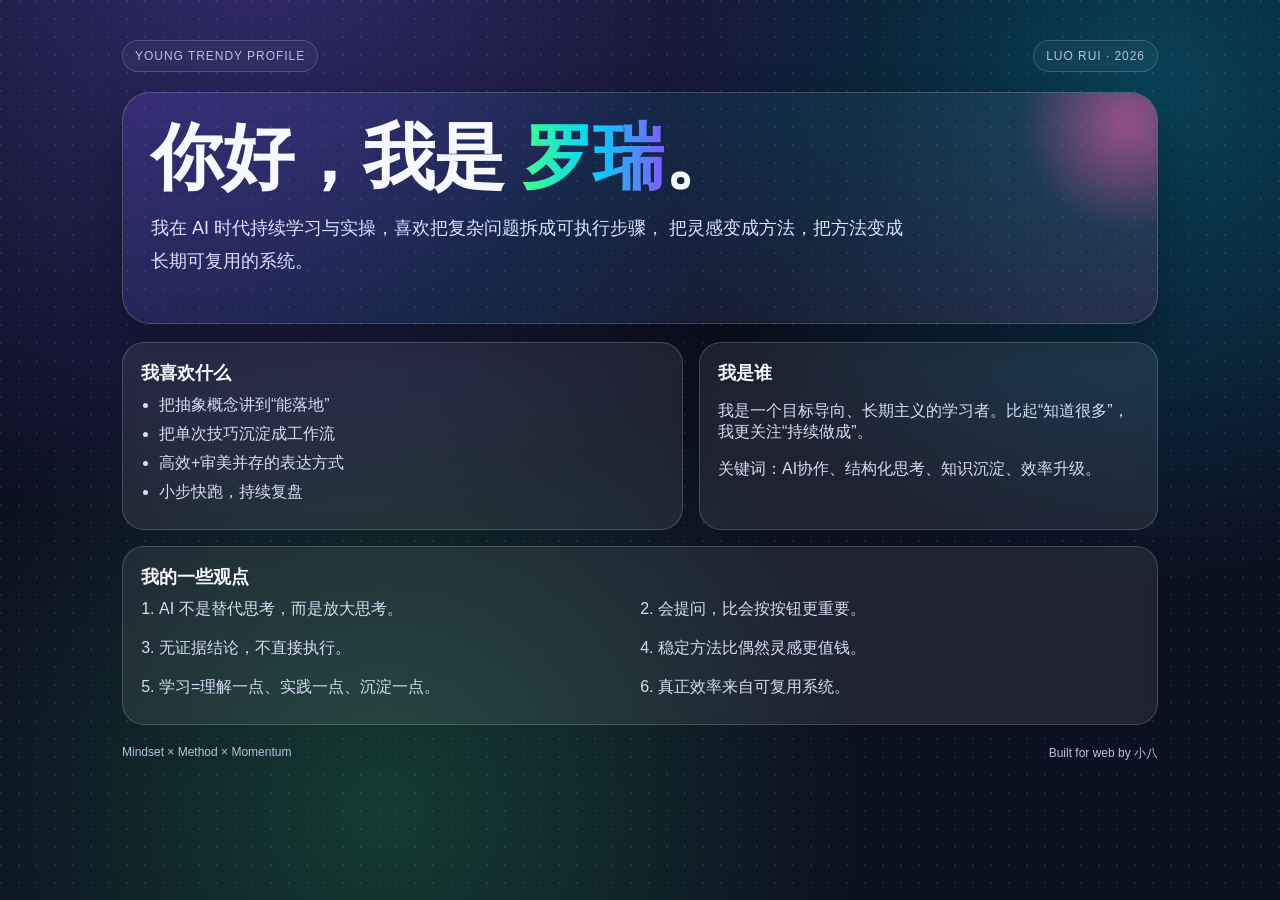
==== index.html @ 441ec6aa "Add files via upload" ====
<!doctype html>
<html lang="zh-CN">
<head>
  <meta charset="UTF-8" />
  <meta name="viewport" content="width=device-width, initial-scale=1.0" />
  <title>罗瑞 · 年轻潮流风主页</title>
  <style>
    :root {
      --bg:#0b1020;
      --panel:rgba(255,255,255,.08);
      --ink:#f7f9ff;
      --muted:#b8c0de;
      --line:rgba(255,255,255,.18);
      --g1:#7f5cff;
      --g2:#00d4ff;
      --g3:#41ff8a;
      --hot:#ff5ca8;
    }
    *{box-sizing:border-box}
    body{
      margin:0;
      font-family:"PingFang SC","Noto Sans SC",sans-serif;
      color:var(--ink);
      background:
        radial-gradient(circle at 20% -10%, rgba(127,92,255,.35), transparent 45%),
        radial-gradient(circle at 90% 10%, rgba(0,212,255,.25), transparent 35%),
        radial-gradient(circle at 30% 90%, rgba(65,255,138,.18), transparent 40%),
        var(--bg);
      min-height:100vh;
      overflow-x:hidden;
    }
    .noise:before{
      content:"";position:fixed;inset:0;pointer-events:none;opacity:.08;
      background-image:radial-gradient(circle at 1px 1px, #fff 1px, transparent 0);
      background-size: 18px 18px;
    }
    .wrap{max-width:1080px;margin:0 auto;padding:40px 22px 60px;}
    .top{
      display:flex;justify-content:space-between;align-items:center;gap:10px;
      margin-bottom:20px;
    }
    .tag{
      font-size:12px;letter-spacing:.08em;text-transform:uppercase;
      padding:8px 12px;border:1px solid var(--line);border-radius:999px;
      background:rgba(255,255,255,.04);color:var(--muted)
    }
    .hero{
      border:1px solid var(--line);
      background:linear-gradient(135deg, rgba(127,92,255,.2), rgba(0,212,255,.08) 45%, rgba(255,92,168,.12));
      border-radius:28px;
      padding:28px;
      box-shadow:0 20px 45px rgba(0,0,0,.28);
      position:relative;
      overflow:hidden;
    }
    .hero:after{
      content:"";position:absolute;right:-80px;top:-80px;width:220px;height:220px;border-radius:50%;
      background:radial-gradient(circle, rgba(255,92,168,.55), transparent 70%);
      filter:blur(6px);
    }
    h1{
      margin:0 0 8px;
      font-size:clamp(34px,6vw,72px);
      line-height:1.02;
      letter-spacing:-.02em;
    }
    .name{background:linear-gradient(90deg,var(--g3),var(--g2),var(--g1));-webkit-background-clip:text;background-clip:text;color:transparent}
    .sub{max-width:760px;color:#dce2ff;font-size:18px;line-height:1.8}

    .grid{display:grid;grid-template-columns:1.1fr .9fr;gap:16px;margin-top:18px}
    .card{
      border:1px solid var(--line);border-radius:22px;padding:18px;background:var(--panel);
      backdrop-filter: blur(8px);
    }
    .card h3{margin:0 0 10px;font-size:18px}
    .card p,.card li{color:#d7ddf5}
    ul{margin:0;padding-left:18px}
    li{margin-bottom:8px}

    .opinions{margin-top:16px}
    .ops{display:grid;grid-template-columns:1fr 1fr;gap:10px 18px;padding-left:18px;margin:0}

    .footer{margin-top:20px;color:var(--muted);font-size:12px;display:flex;justify-content:space-between;gap:12px;flex-wrap:wrap}

    @media (max-width:900px){
      .grid{grid-template-columns:1fr}
      .ops{grid-template-columns:1fr}
    }
  </style>
</head>
<body class="noise">
  <main class="wrap">
    <div class="top">
      <span class="tag">Young Trendy Profile</span>
      <span class="tag">Luo Rui · 2026</span>
    </div>

    <section class="hero">
      <h1>你好，我是 <span class="name">罗瑞</span>。</h1>
      <p class="sub">
        我在 AI 时代持续学习与实操，喜欢把复杂问题拆成可执行步骤，
        把灵感变成方法，把方法变成长期可复用的系统。
      </p>
    </section>

    <section class="grid">
      <article class="card">
        <h3>我喜欢什么</h3>
        <ul>
          <li>把抽象概念讲到“能落地”</li>
          <li>把单次技巧沉淀成工作流</li>
          <li>高效+审美并存的表达方式</li>
          <li>小步快跑，持续复盘</li>
        </ul>
      </article>

      <article class="card">
        <h3>我是谁</h3>
        <p>
          我是一个目标导向、长期主义的学习者。比起“知道很多”，
          我更关注“持续做成”。
        </p>
        <p>
          关键词：AI协作、结构化思考、知识沉淀、效率升级。
        </p>
      </article>
    </section>

    <section class="card opinions">
      <h3>我的一些观点</h3>
      <ol class="ops">
        <li>AI 不是替代思考，而是放大思考。</li>
        <li>会提问，比会按按钮更重要。</li>
        <li>无证据结论，不直接执行。</li>
        <li>稳定方法比偶然灵感更值钱。</li>
        <li>学习=理解一点、实践一点、沉淀一点。</li>
        <li>真正效率来自可复用系统。</li>
      </ol>
    </section>

    <footer class="footer">
      <span>Mindset × Method × Momentum</span>
      <span>Built for web by 小八</span>
    </footer>
  </main>
</body>
</html>
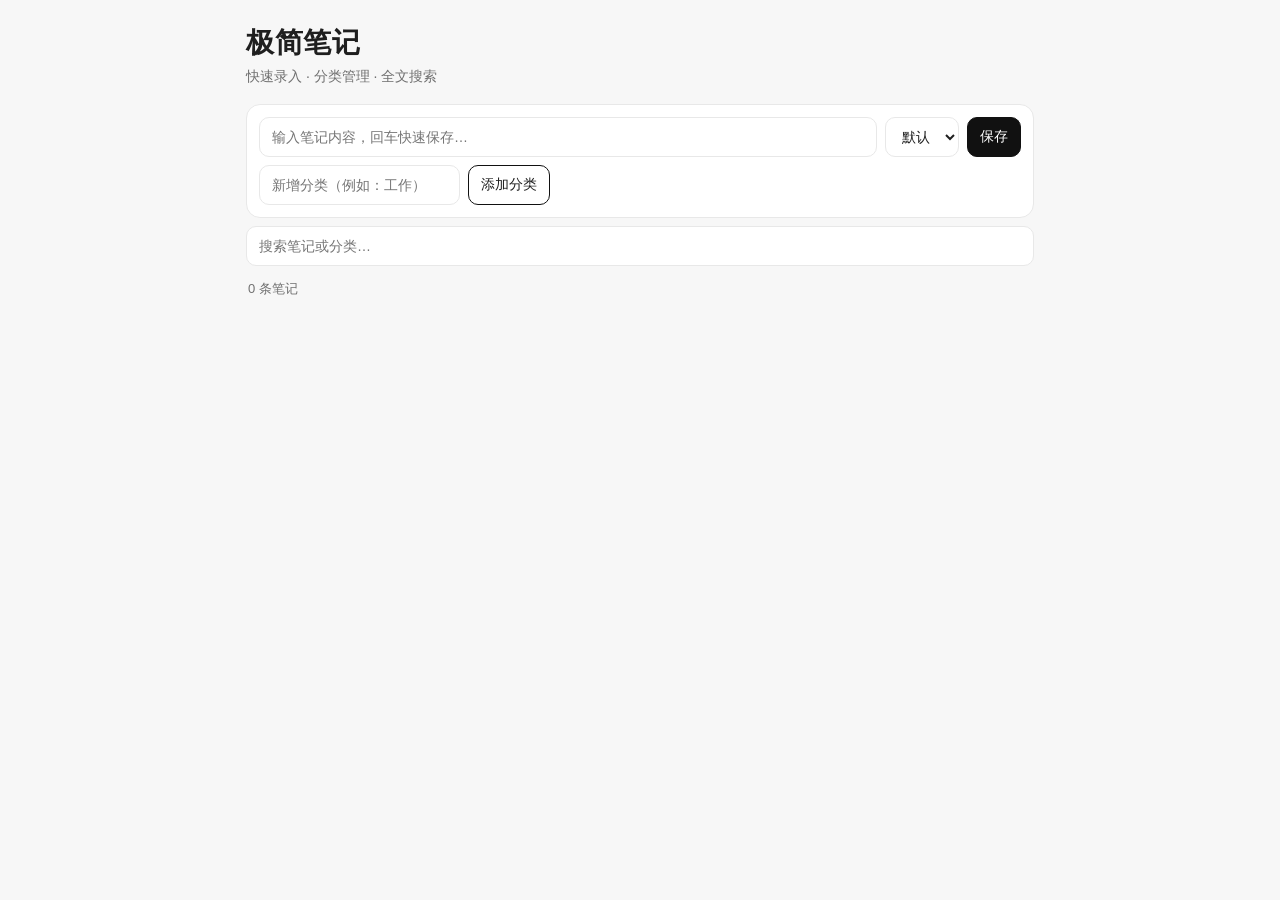
==== commit aaaaa6ad: "feat: replace homepage with minimal notes app (categories + search)" ====
--- a/index.html
+++ b/index.html
@@ -1,147 +1,52 @@
 <!doctype html>
 <html lang="zh-CN">
-<head>
-  <meta charset="UTF-8" />
-  <meta name="viewport" content="width=device-width, initial-scale=1.0" />
-  <title>罗瑞 · 年轻潮流风主页</title>
-  <style>
-    :root {
-      --bg:#0b1020;
-      --panel:rgba(255,255,255,.08);
-      --ink:#f7f9ff;
-      --muted:#b8c0de;
-      --line:rgba(255,255,255,.18);
-      --g1:#7f5cff;
-      --g2:#00d4ff;
-      --g3:#41ff8a;
-      --hot:#ff5ca8;
-    }
-    *{box-sizing:border-box}
-    body{
-      margin:0;
-      font-family:"PingFang SC","Noto Sans SC",sans-serif;
-      color:var(--ink);
-      background:
-        radial-gradient(circle at 20% -10%, rgba(127,92,255,.35), transparent 45%),
-        radial-gradient(circle at 90% 10%, rgba(0,212,255,.25), transparent 35%),
-        radial-gradient(circle at 30% 90%, rgba(65,255,138,.18), transparent 40%),
-        var(--bg);
-      min-height:100vh;
-      overflow-x:hidden;
-    }
-    .noise:before{
-      content:"";position:fixed;inset:0;pointer-events:none;opacity:.08;
-      background-image:radial-gradient(circle at 1px 1px, #fff 1px, transparent 0);
-      background-size: 18px 18px;
-    }
-    .wrap{max-width:1080px;margin:0 auto;padding:40px 22px 60px;}
-    .top{
-      display:flex;justify-content:space-between;align-items:center;gap:10px;
-      margin-bottom:20px;
-    }
-    .tag{
-      font-size:12px;letter-spacing:.08em;text-transform:uppercase;
-      padding:8px 12px;border:1px solid var(--line);border-radius:999px;
-      background:rgba(255,255,255,.04);color:var(--muted)
-    }
-    .hero{
-      border:1px solid var(--line);
-      background:linear-gradient(135deg, rgba(127,92,255,.2), rgba(0,212,255,.08) 45%, rgba(255,92,168,.12));
-      border-radius:28px;
-      padding:28px;
-      box-shadow:0 20px 45px rgba(0,0,0,.28);
-      position:relative;
-      overflow:hidden;
-    }
-    .hero:after{
-      content:"";position:absolute;right:-80px;top:-80px;width:220px;height:220px;border-radius:50%;
-      background:radial-gradient(circle, rgba(255,92,168,.55), transparent 70%);
-      filter:blur(6px);
-    }
-    h1{
-      margin:0 0 8px;
-      font-size:clamp(34px,6vw,72px);
-      line-height:1.02;
-      letter-spacing:-.02em;
-    }
-    .name{background:linear-gradient(90deg,var(--g3),var(--g2),var(--g1));-webkit-background-clip:text;background-clip:text;color:transparent}
-    .sub{max-width:760px;color:#dce2ff;font-size:18px;line-height:1.8}
+  <head>
+    <meta charset="UTF-8" />
+    <meta name="viewport" content="width=device-width, initial-scale=1.0" />
+    <title>极简笔记</title>
+    <link rel="stylesheet" href="./styles.css" />
+  </head>
+  <body>
+    <main class="wrap">
+      <header class="top">
+        <h1>极简笔记</h1>
+        <p>快速录入 · 分类管理 · 全文搜索</p>
+      </header>
 
-    .grid{display:grid;grid-template-columns:1.1fr .9fr;gap:16px;margin-top:18px}
-    .card{
-      border:1px solid var(--line);border-radius:22px;padding:18px;background:var(--panel);
-      backdrop-filter: blur(8px);
-    }
-    .card h3{margin:0 0 10px;font-size:18px}
-    .card p,.card li{color:#d7ddf5}
-    ul{margin:0;padding-left:18px}
-    li{margin-bottom:8px}
+      <section class="card">
+        <div class="row">
+          <input id="quickInput" type="text" placeholder="输入笔记内容，回车快速保存…" />
+          <select id="categorySelect"></select>
+          <button id="addBtn">保存</button>
+        </div>
+        <div class="row row-gap">
+          <input id="newCategoryInput" type="text" placeholder="新增分类（例如：工作）" />
+          <button id="addCategoryBtn" class="ghost">添加分类</button>
+        </div>
+      </section>
 
-    .opinions{margin-top:16px}
-    .ops{display:grid;grid-template-columns:1fr 1fr;gap:10px 18px;padding-left:18px;margin:0}
+      <section class="row row-gap">
+        <input id="searchInput" class="search" type="text" placeholder="搜索笔记或分类…" />
+      </section>
 
-    .footer{margin-top:20px;color:var(--muted);font-size:12px;display:flex;justify-content:space-between;gap:12px;flex-wrap:wrap}
+      <section class="meta">
+        <span id="countText">0 条笔记</span>
+      </section>
 
-    @media (max-width:900px){
-      .grid{grid-template-columns:1fr}
-      .ops{grid-template-columns:1fr}
-    }
-  </style>
-</head>
-<body class="noise">
-  <main class="wrap">
-    <div class="top">
-      <span class="tag">Young Trendy Profile</span>
-      <span class="tag">Luo Rui · 2026</span>
-    </div>
+      <section id="notesList" class="list"></section>
+    </main>
 
-    <section class="hero">
-      <h1>你好，我是 <span class="name">罗瑞</span>。</h1>
-      <p class="sub">
-        我在 AI 时代持续学习与实操，喜欢把复杂问题拆成可执行步骤，
-        把灵感变成方法，把方法变成长期可复用的系统。
-      </p>
-    </section>
+    <template id="noteTpl">
+      <article class="note">
+        <div class="note-head">
+          <span class="tag"></span>
+          <button class="del">删除</button>
+        </div>
+        <p class="content"></p>
+        <time class="time"></time>
+      </article>
+    </template>
 
-    <section class="grid">
-      <article class="card">
-        <h3>我喜欢什么</h3>
-        <ul>
-          <li>把抽象概念讲到“能落地”</li>
-          <li>把单次技巧沉淀成工作流</li>
-          <li>高效+审美并存的表达方式</li>
-          <li>小步快跑，持续复盘</li>
-        </ul>
-      </article>
-
-      <article class="card">
-        <h3>我是谁</h3>
-        <p>
-          我是一个目标导向、长期主义的学习者。比起“知道很多”，
-          我更关注“持续做成”。
-        </p>
-        <p>
-          关键词：AI协作、结构化思考、知识沉淀、效率升级。
-        </p>
-      </article>
-    </section>
-
-    <section class="card opinions">
-      <h3>我的一些观点</h3>
-      <ol class="ops">
-        <li>AI 不是替代思考，而是放大思考。</li>
-        <li>会提问，比会按按钮更重要。</li>
-        <li>无证据结论，不直接执行。</li>
-        <li>稳定方法比偶然灵感更值钱。</li>
-        <li>学习=理解一点、实践一点、沉淀一点。</li>
-        <li>真正效率来自可复用系统。</li>
-      </ol>
-    </section>
-
-    <footer class="footer">
-      <span>Mindset × Method × Momentum</span>
-      <span>Built for web by 小八</span>
-    </footer>
-  </main>
-</body>
+    <script src="./app.js"></script>
+  </body>
 </html>
--- a/styles.css
+++ b/styles.css
@@ -0,0 +1,150 @@
+:root {
+  --bg: #f7f7f7;
+  --card: #ffffff;
+  --text: #1f1f1f;
+  --muted: #707070;
+  --line: #e8e8e8;
+  --accent: #111111;
+}
+
+* {
+  box-sizing: border-box;
+}
+
+body {
+  margin: 0;
+  font-family: -apple-system, BlinkMacSystemFont, "Segoe UI", Roboto, "PingFang SC", "Microsoft YaHei", sans-serif;
+  color: var(--text);
+  background: var(--bg);
+}
+
+.wrap {
+  max-width: 820px;
+  margin: 24px auto;
+  padding: 0 16px 40px;
+}
+
+.top h1 {
+  margin: 0;
+  font-size: 28px;
+  letter-spacing: 0.5px;
+}
+
+.top p {
+  margin: 6px 0 18px;
+  color: var(--muted);
+  font-size: 14px;
+}
+
+.card {
+  background: var(--card);
+  border: 1px solid var(--line);
+  border-radius: 14px;
+  padding: 12px;
+}
+
+.row {
+  display: flex;
+  gap: 8px;
+}
+
+.row-gap {
+  margin-top: 8px;
+}
+
+input,
+select,
+button {
+  border: 1px solid var(--line);
+  border-radius: 10px;
+  height: 40px;
+  padding: 0 12px;
+  font-size: 14px;
+  background: #fff;
+  color: var(--text);
+}
+
+input:focus,
+select:focus {
+  outline: 2px solid #dcdcdc;
+  border-color: #cfcfcf;
+}
+
+#quickInput,
+.search {
+  flex: 1;
+}
+
+button {
+  cursor: pointer;
+  background: var(--accent);
+  color: #fff;
+  border-color: var(--accent);
+}
+
+button.ghost {
+  background: #fff;
+  color: var(--text);
+}
+
+.meta {
+  margin: 14px 2px 10px;
+  color: var(--muted);
+  font-size: 13px;
+}
+
+.list {
+  display: grid;
+  grid-template-columns: repeat(auto-fill, minmax(240px, 1fr));
+  gap: 10px;
+}
+
+.note {
+  background: var(--card);
+  border: 1px solid var(--line);
+  border-radius: 14px;
+  padding: 12px;
+  display: flex;
+  flex-direction: column;
+  min-height: 130px;
+}
+
+.note-head {
+  display: flex;
+  justify-content: space-between;
+  align-items: center;
+}
+
+.tag {
+  display: inline-flex;
+  align-items: center;
+  height: 24px;
+  padding: 0 10px;
+  border-radius: 999px;
+  background: #f0f0f0;
+  font-size: 12px;
+  color: #444;
+}
+
+.del {
+  height: 28px;
+  padding: 0 10px;
+  border-radius: 8px;
+  background: #fff;
+  color: #a33;
+  border: 1px solid #f0d8d8;
+}
+
+.content {
+  margin: 10px 0;
+  font-size: 14px;
+  line-height: 1.5;
+  white-space: pre-wrap;
+  word-break: break-word;
+  flex: 1;
+}
+
+.time {
+  font-size: 12px;
+  color: var(--muted);
+}
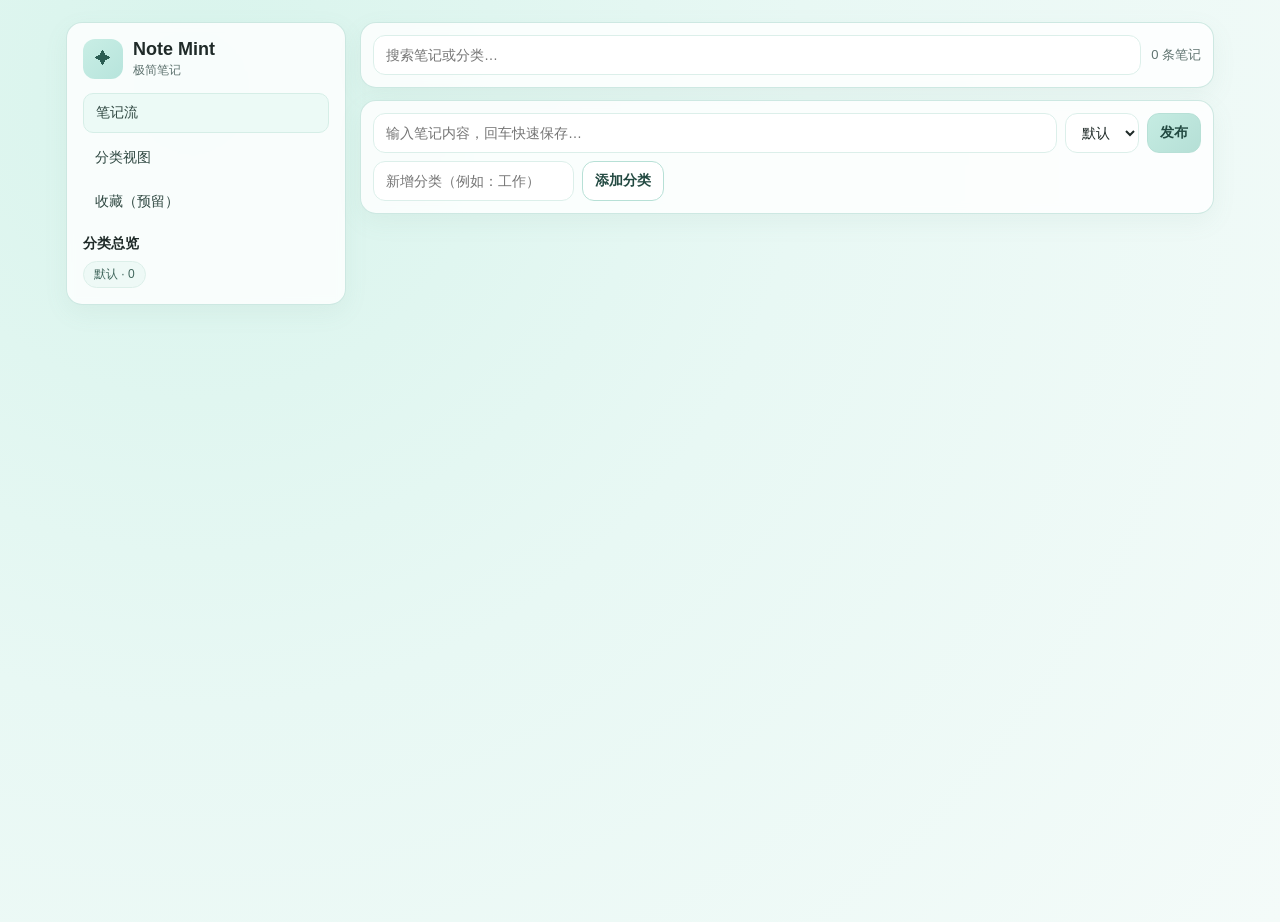
==== commit 85b75318: "feat(ui): restyle notes app to mint minimal dashboard look" ====
--- a/index.html
+++ b/index.html
@@ -7,37 +7,54 @@
     <link rel="stylesheet" href="./styles.css" />
   </head>
   <body>
-    <main class="wrap">
-      <header class="top">
-        <h1>极简笔记</h1>
-        <p>快速录入 · 分类管理 · 全文搜索</p>
-      </header>
+    <div class="app-shell">
+      <aside class="sidebar card-soft">
+        <div class="brand">
+          <div class="brand-icon">✦</div>
+          <div>
+            <h1>Note Mint</h1>
+            <p>极简笔记</p>
+          </div>
+        </div>
 
-      <section class="card">
-        <div class="row">
-          <input id="quickInput" type="text" placeholder="输入笔记内容，回车快速保存…" />
-          <select id="categorySelect"></select>
-          <button id="addBtn">保存</button>
+        <nav class="menu">
+          <a class="active" href="javascript:void(0)">笔记流</a>
+          <a href="javascript:void(0)">分类视图</a>
+          <a href="javascript:void(0)">收藏（预留）</a>
+        </nav>
+
+        <div class="side-block">
+          <h3>分类总览</h3>
+          <div id="categoryList" class="category-list"></div>
         </div>
-        <div class="row row-gap">
-          <input id="newCategoryInput" type="text" placeholder="新增分类（例如：工作）" />
-          <button id="addCategoryBtn" class="ghost">添加分类</button>
-        </div>
-      </section>
+      </aside>
 
-      <section class="row row-gap">
-        <input id="searchInput" class="search" type="text" placeholder="搜索笔记或分类…" />
-      </section>
+      <main class="main-panel">
+        <header class="topbar card-soft">
+          <input id="searchInput" class="search" type="text" placeholder="搜索笔记或分类…" />
+          <div class="top-meta">
+            <span id="countText">0 条笔记</span>
+          </div>
+        </header>
 
-      <section class="meta">
-        <span id="countText">0 条笔记</span>
-      </section>
+        <section class="composer card-soft">
+          <div class="row">
+            <input id="quickInput" type="text" placeholder="输入笔记内容，回车快速保存…" />
+            <select id="categorySelect"></select>
+            <button id="addBtn">发布</button>
+          </div>
+          <div class="row row-gap">
+            <input id="newCategoryInput" type="text" placeholder="新增分类（例如：工作）" />
+            <button id="addCategoryBtn" class="ghost">添加分类</button>
+          </div>
+        </section>
 
-      <section id="notesList" class="list"></section>
-    </main>
+        <section id="notesList" class="note-grid"></section>
+      </main>
+    </div>
 
     <template id="noteTpl">
-      <article class="note">
+      <article class="note-card card-soft">
         <div class="note-head">
           <span class="tag"></span>
           <button class="del">删除</button>
--- a/styles.css
+++ b/styles.css
@@ -1,10 +1,13 @@
 :root {
-  --bg: #f7f7f7;
-  --card: #ffffff;
-  --text: #1f1f1f;
-  --muted: #707070;
-  --line: #e8e8e8;
-  --accent: #111111;
+  --bg-1: #e8f8f4;
+  --bg-2: #f4fbf9;
+  --mint-1: #c9eee5;
+  --mint-2: #b7e4dc;
+  --text: #1f2a28;
+  --muted: #5f7370;
+  --line: #dcefea;
+  --white: #ffffff;
+  --radius: 16px;
 }
 
 * {
@@ -13,100 +16,185 @@
 
 body {
   margin: 0;
+  min-height: 100vh;
   font-family: -apple-system, BlinkMacSystemFont, "Segoe UI", Roboto, "PingFang SC", "Microsoft YaHei", sans-serif;
   color: var(--text);
-  background: var(--bg);
-}
-
-.wrap {
-  max-width: 820px;
-  margin: 24px auto;
-  padding: 0 16px 40px;
-}
-
-.top h1 {
+  background: radial-gradient(circle at 15% 10%, #d8f4ec 0%, var(--bg-1) 45%, var(--bg-2) 100%);
+}
+
+.card-soft {
+  background: rgba(255, 255, 255, 0.82);
+  border: 1px solid rgba(185, 223, 214, 0.7);
+  border-radius: var(--radius);
+  box-shadow: 0 8px 24px rgba(116, 156, 146, 0.08);
+  backdrop-filter: blur(4px);
+}
+
+.app-shell {
+  max-width: 1180px;
+  margin: 22px auto;
+  padding: 0 16px 24px;
+  display: grid;
+  grid-template-columns: 280px 1fr;
+  gap: 14px;
+}
+
+.sidebar {
+  padding: 16px;
+  display: flex;
+  flex-direction: column;
+  gap: 14px;
+}
+
+.brand {
+  display: flex;
+  align-items: center;
+  gap: 10px;
+}
+
+.brand-icon {
+  width: 40px;
+  height: 40px;
+  display: flex;
+  align-items: center;
+  justify-content: center;
+  border-radius: 12px;
+  background: linear-gradient(135deg, var(--mint-1), var(--mint-2));
+  color: #2b5d53;
+}
+
+.brand h1 {
   margin: 0;
-  font-size: 28px;
-  letter-spacing: 0.5px;
-}
-
-.top p {
-  margin: 6px 0 18px;
+  font-size: 18px;
+}
+
+.brand p {
+  margin: 2px 0 0;
+  font-size: 12px;
   color: var(--muted);
-  font-size: 14px;
-}
-
-.card {
-  background: var(--card);
-  border: 1px solid var(--line);
-  border-radius: 14px;
+}
+
+.menu {
+  display: grid;
+  gap: 6px;
+}
+
+.menu a {
+  text-decoration: none;
+  color: #2f4741;
+  border-radius: 10px;
+  padding: 10px 12px;
+  font-size: 14px;
+}
+
+.menu a.active,
+.menu a:hover {
+  background: #ecfaf6;
+  border: 1px solid #d6eee7;
+}
+
+.side-block h3 {
+  margin: 0 0 8px;
+  font-size: 14px;
+}
+
+.category-list {
+  display: flex;
+  flex-wrap: wrap;
+  gap: 8px;
+}
+
+.pill {
+  font-size: 12px;
+  color: #41675d;
+  background: #eef9f6;
+  border: 1px solid #dcefe9;
+  border-radius: 999px;
+  padding: 4px 10px;
+}
+
+.main-panel {
+  display: flex;
+  flex-direction: column;
+  gap: 12px;
+}
+
+.topbar,
+.composer {
   padding: 12px;
 }
 
-.row {
-  display: flex;
-  gap: 8px;
-}
-
-.row-gap {
-  margin-top: 8px;
-}
-
+.topbar {
+  display: flex;
+  align-items: center;
+  gap: 10px;
+}
+
+.top-meta {
+  color: var(--muted);
+  font-size: 13px;
+  white-space: nowrap;
+}
+
+.search,
 input,
 select,
 button {
+  height: 40px;
+  border-radius: 12px;
   border: 1px solid var(--line);
-  border-radius: 10px;
-  height: 40px;
+  background: #fff;
+  font-size: 14px;
+  color: var(--text);
   padding: 0 12px;
-  font-size: 14px;
-  background: #fff;
-  color: var(--text);
+}
+
+.search {
+  flex: 1;
+}
+
+.row {
+  display: flex;
+  gap: 8px;
+}
+
+.row-gap {
+  margin-top: 8px;
+}
+
+#quickInput {
+  flex: 1;
 }
 
 input:focus,
 select:focus {
-  outline: 2px solid #dcdcdc;
-  border-color: #cfcfcf;
-}
-
-#quickInput,
-.search {
-  flex: 1;
+  outline: 2px solid #d3eee7;
+  border-color: #bce0d6;
 }
 
 button {
   cursor: pointer;
-  background: var(--accent);
-  color: #fff;
-  border-color: var(--accent);
+  background: linear-gradient(135deg, #c5ece2, #b5dfd6);
+  border-color: #b7e0d6;
+  color: #224941;
+  font-weight: 600;
 }
 
 button.ghost {
   background: #fff;
-  color: var(--text);
-}
-
-.meta {
-  margin: 14px 2px 10px;
-  color: var(--muted);
-  font-size: 13px;
-}
-
-.list {
+}
+
+.note-grid {
   display: grid;
   grid-template-columns: repeat(auto-fill, minmax(240px, 1fr));
   gap: 10px;
 }
 
-.note {
-  background: var(--card);
-  border: 1px solid var(--line);
-  border-radius: 14px;
+.note-card {
   padding: 12px;
+  min-height: 136px;
   display: flex;
   flex-direction: column;
-  min-height: 130px;
 }
 
 .note-head {
@@ -118,33 +206,39 @@
 .tag {
   display: inline-flex;
   align-items: center;
-  height: 24px;
-  padding: 0 10px;
   border-radius: 999px;
-  background: #f0f0f0;
-  font-size: 12px;
-  color: #444;
+  padding: 4px 10px;
+  font-size: 12px;
+  background: #ecf8f4;
+  border: 1px solid #d8eee8;
+  color: #3f6a60;
 }
 
 .del {
   height: 28px;
-  padding: 0 10px;
   border-radius: 8px;
   background: #fff;
-  color: #a33;
-  border: 1px solid #f0d8d8;
+  color: #9e4a57;
+  border: 1px solid #f2d5db;
+  font-weight: 500;
 }
 
 .content {
   margin: 10px 0;
-  font-size: 14px;
+  flex: 1;
   line-height: 1.5;
+  font-size: 14px;
   white-space: pre-wrap;
   word-break: break-word;
-  flex: 1;
 }
 
 .time {
   font-size: 12px;
   color: var(--muted);
 }
+
+@media (max-width: 900px) {
+  .app-shell {
+    grid-template-columns: 1fr;
+  }
+}
